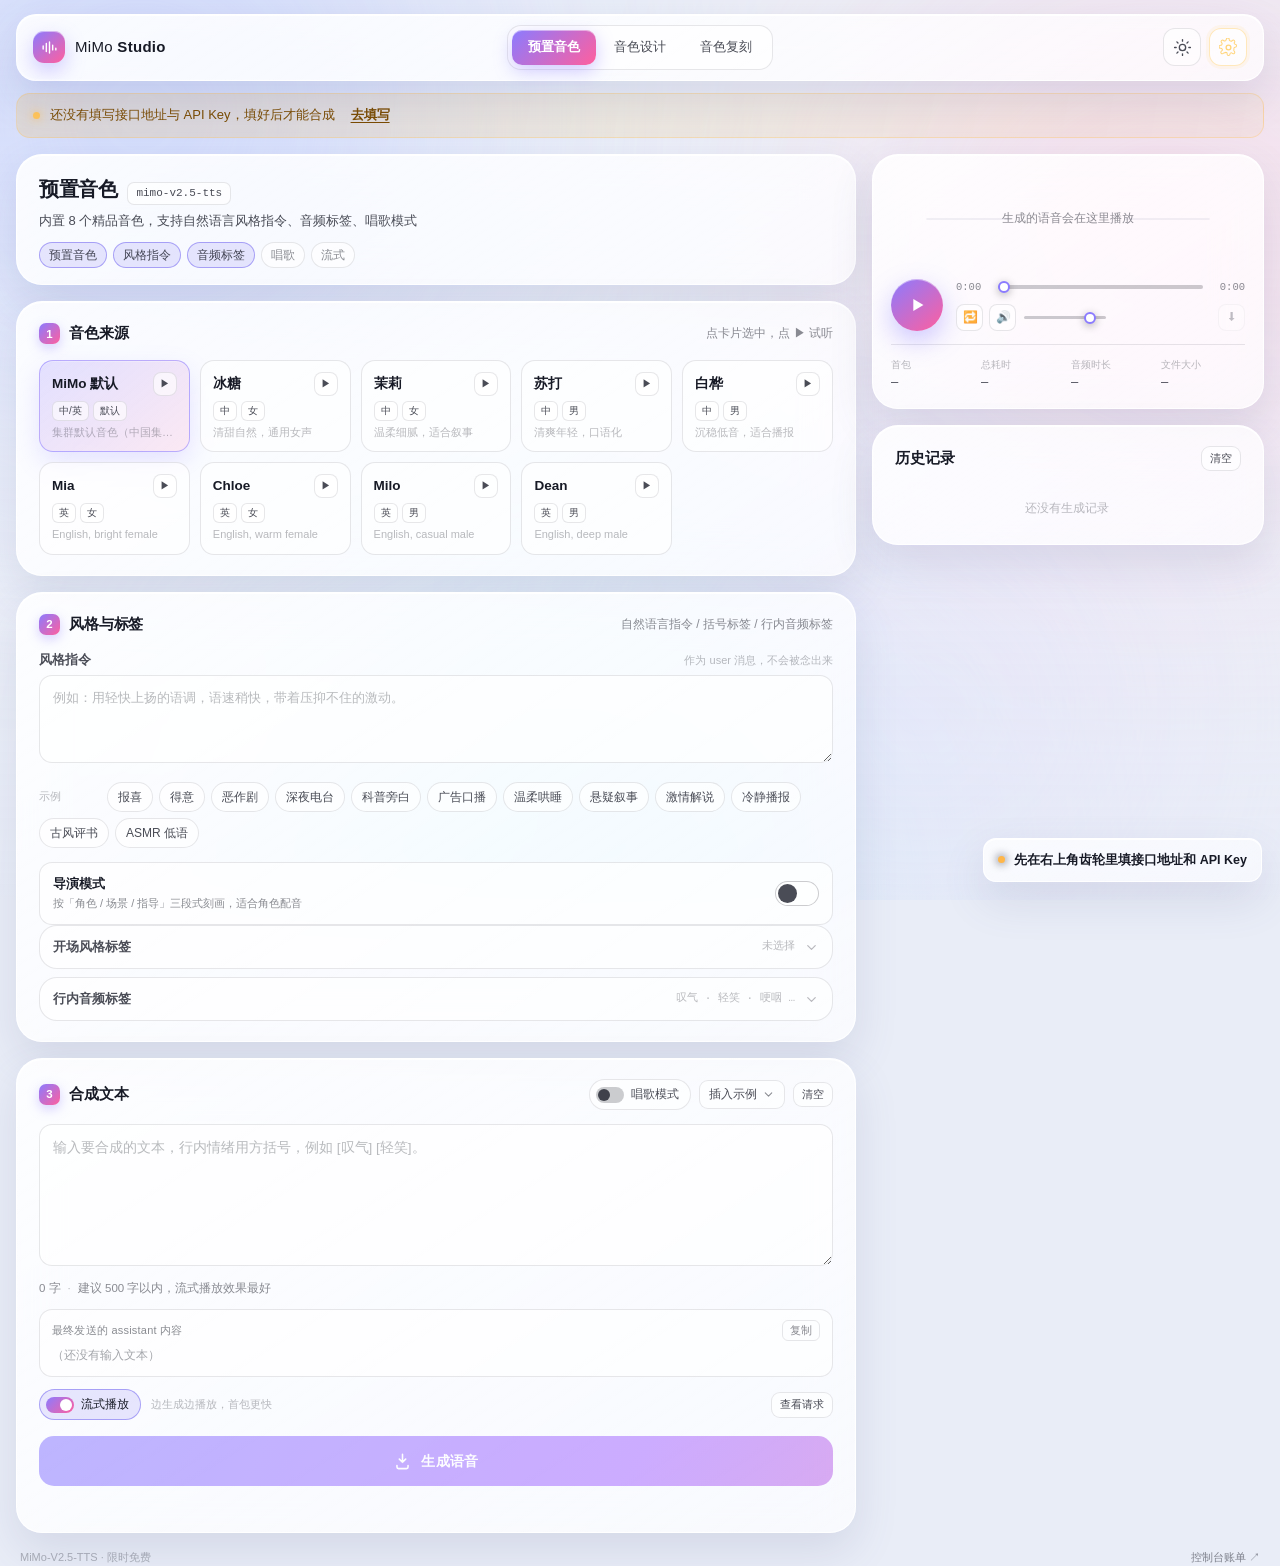
==== index.html @ f1c7c5cf "feat(pages): 改为纯静态站点，去掉后端与实时对话 当前分支是「浏览器直连」版本：没有 FastAPI，没有 SQLite， 所有配置与数据都留在用户自己的浏览器里。  为什么可行 - 实测" ====
<!DOCTYPE html>
<html lang="zh-CN" data-theme="dark">
<head>
<meta charset="utf-8" />
<meta name="viewport" content="width=device-width, initial-scale=1" />
<title>MiMo TTS Studio · 柔光玻璃语音工作台</title>
<link rel="icon" href="/static/favicon.svg" type="image/svg+xml" />
<link rel="stylesheet" href="/static/style.css" />
</head>
<body>
<!-- 背景柔光 -->
<div class="aurora" aria-hidden="true">
  <span class="blob blob-1"></span>
  <span class="blob blob-2"></span>
  <span class="blob blob-3"></span>
  <span class="blob blob-4"></span>
</div>
<div class="grain" aria-hidden="true"></div>

<header class="topbar glass">
  <div class="brand">
    <span class="brand-mark" aria-hidden="true">
      <svg viewBox="0 0 24 24" fill="none"><path d="M4 14v-4m4 7V7m4 12V5m4 10v-6m4 6v-2" stroke="currentColor" stroke-width="1.8" stroke-linecap="round"/></svg>
    </span>
    <span class="brand-text">MiMo <b>Studio</b></span>
  </div>

  <nav class="segmented" id="modelTabs" role="tablist" aria-label="模型切换">
    <span class="seg-thumb" aria-hidden="true"></span>
    <button class="seg is-active" data-model="mimo-v2.5-tts" role="tab">预置音色</button>
    <button class="seg" data-model="mimo-v2.5-tts-voicedesign" role="tab">音色设计</button>
    <button class="seg" data-model="mimo-v2.5-tts-voiceclone" role="tab">音色复刻</button>
  </nav>

  <div class="top-actions">
    <button class="icon-btn" id="themeToggle" title="切换主题" aria-label="切换主题">
      <svg class="ico-moon" viewBox="0 0 24 24" fill="none"><path d="M20 14.5A8.5 8.5 0 0 1 9.5 4a7 7 0 1 0 10.5 10.5Z" stroke="currentColor" stroke-width="1.7" stroke-linejoin="round"/></svg>
      <svg class="ico-sun" viewBox="0 0 24 24" fill="none"><circle cx="12" cy="12" r="4" stroke="currentColor" stroke-width="1.7"/><path d="M12 2v2m0 16v2M2 12h2m16 0h2M4.9 4.9l1.4 1.4m11.4 11.4 1.4 1.4M19.1 4.9l-1.4 1.4M6.3 17.7l-1.4 1.4" stroke="currentColor" stroke-width="1.7" stroke-linecap="round"/></svg>
    </button>
    <button class="icon-btn" id="settingsBtn" title="API Key 设置" aria-label="API Key 设置">
      <svg viewBox="0 0 24 24" fill="none"><circle cx="12" cy="12" r="3" stroke="currentColor" stroke-width="1.7"/><path d="M19.4 15a1.7 1.7 0 0 0 .3 1.9l.1.1a2 2 0 1 1-2.8 2.8l-.1-.1a1.7 1.7 0 0 0-2.9 1.2V21a2 2 0 1 1-4 0v-.1A1.7 1.7 0 0 0 7 19.4a1.7 1.7 0 0 0-1.9.3l-.1.1a2 2 0 1 1-2.8-2.8l.1-.1A1.7 1.7 0 0 0 3 14a1.7 1.7 0 0 0-1.6-1H1a2 2 0 1 1 0-4h.1A1.7 1.7 0 0 0 3 7.4a1.7 1.7 0 0 0-.3-1.9l-.1-.1a2 2 0 1 1 2.8-2.8l.1.1A1.7 1.7 0 0 0 7 3h.1A1.7 1.7 0 0 0 8.6 1H9a2 2 0 1 1 4 0v.1A1.7 1.7 0 0 0 15 3a1.7 1.7 0 0 0 1.9-.3l.1-.1a2 2 0 1 1 2.8 2.8l-.1.1A1.7 1.7 0 0 0 21 7.4V7.5a2 2 0 1 1 0 4h-.1a1.7 1.7 0 0 0-1.5 1.6Z" stroke="currentColor" stroke-width="1.4" stroke-linejoin="round" transform="translate(1 1) scale(0.92)"/></svg>
    </button>
  </div>
</header>

<div class="keybanner" id="keyBanner" hidden>
  <span class="dot"></span>
  <span>还没有填写接口地址与 API Key，填好后才能合成</span>
  <button class="link-btn" id="bannerKeyBtn">去填写</button>
</div>

<main class="layout">
  <!-- ============================ 左列 ============================ -->
  <div class="col col-left">

    <!-- 模型说明 -->
    <section class="glass card intro-card model-card">
      <div class="intro-head">
        <h1 id="introTitle">预置音色</h1>
        <span class="pill-tag" id="introModel">mimo-v2.5-tts</span>
      </div>
      <p class="intro-desc" id="introDesc"></p>
      <div class="badges" id="introBadges"></div>
    </section>

    <!-- 音色来源 -->
    <section class="glass card model-card">
      <header class="card-head">
        <h2><span class="step">1</span>音色来源</h2>
        <span class="card-hint" id="voiceHint">点卡片选中，点 ▶ 试听</span>
      </header>

      <!-- 预置音色 -->
      <div class="cap" data-cap="preset_voice">
        <div class="voice-grid" id="voiceGrid"></div>
      </div>

      <!-- 音色设计 -->
      <div class="cap" data-cap="voice_design">
        <div class="field">
          <div class="field-head">
            <label for="designDesc">音色描述</label>
            <span class="field-tip">1–4 句即可；这段文字会作为 user 消息发送</span>
          </div>
          <textarea id="designDesc" rows="3" placeholder="例如：二十多岁的年轻女性，丝滑醇厚，温柔治愈，语速缓慢沉稳，像深夜电台主播。"></textarea>
        </div>

        <div class="sub-label">点选维度，自动拼进描述</div>
        <div id="designChips" class="chip-groups"></div>

        <div class="sub-label">成品模板 <span class="muted">一键替换描述</span></div>
        <div class="template-row" id="designTemplates"></div>

        <div class="switch-row">
          <div>
            <div class="switch-title">智能润色 optimize_text_preview</div>
            <div class="switch-sub">开启后可以不填合成文本，由模型自动生成并润色播报内容</div>
          </div>
          <button class="switch" id="optimizeToggle" role="switch" aria-checked="false"><span></span></button>
        </div>
      </div>

      <!-- 音色复刻 -->
      <div class="cap" data-cap="voice_clone">
        <div class="drop-zone" id="dropZone" tabindex="0">
          <svg viewBox="0 0 24 24" fill="none" class="dz-icon"><path d="M12 16V4m0 0L8 8m4-4 4 4" stroke="currentColor" stroke-width="1.7" stroke-linecap="round" stroke-linejoin="round"/><path d="M4 15v3a2 2 0 0 0 2 2h12a2 2 0 0 0 2-2v-3" stroke="currentColor" stroke-width="1.7" stroke-linecap="round"/></svg>
          <div class="dz-text">拖入 <b>mp3 / wav</b> 音频样本，或点击选择文件</div>
          <div class="dz-sub" id="dzSub">样本会被复刻成音色，Base64 后需小于 10MB</div>
          <input type="file" id="fileInput" accept=".mp3,.wav,audio/mpeg,audio/wav,audio/*" hidden />
        </div>

        <div class="record-row">
          <button class="rec-btn" id="recordBtn">
            <span class="rec-dot"></span><span id="recordLabel">录一段（最长 30 秒）</span>
          </button>
          <div class="rec-meter" id="recMeter" aria-hidden="true"><i></i><i></i><i></i><i></i><i></i><i></i><i></i><i></i><i></i><i></i><i></i><i></i></div>
          <span class="rec-time" id="recTime">00:00</span>
        </div>

        <div class="sub-label">样本库 <span class="muted" id="sampleCount"></span></div>
        <div class="sample-list" id="sampleList"></div>
      </div>
    </section>

    <!-- 风格与标签 -->
    <section class="glass card model-card" data-card-caps="style_instruction audio_tags">
      <header class="card-head">
        <h2><span class="step">2</span>风格与标签</h2>
        <span class="card-hint">自然语言指令 / 括号标签 / 行内音频标签</span>
      </header>

      <!-- 风格指令 -->
      <div class="cap" data-cap="style_instruction">
        <div class="field">
          <div class="field-head">
            <label for="instruction">风格指令</label>
            <span class="field-tip">作为 user 消息，不会被念出来</span>
          </div>
          <textarea id="instruction" rows="3" placeholder="例如：用轻快上扬的语调，语速稍快，带着压抑不住的激动。"></textarea>
        </div>
        <div class="chip-groups" id="stylePresets"></div>

        <div class="switch-row">
          <div>
            <div class="switch-title">导演模式</div>
            <div class="switch-sub">按「角色 / 场景 / 指导」三段式刻画，适合角色配音</div>
          </div>
          <button class="switch" id="directorToggle" role="switch" aria-checked="false"><span></span></button>
        </div>
        <div class="director" id="directorFields" hidden>
          <div class="field"><div class="field-head"><label for="directorRole">角色</label><span class="field-tip">身份、性格、气质、说话习惯</span></div><textarea id="directorRole" rows="2"></textarea></div>
          <div class="field"><div class="field-head"><label for="directorScene">场景</label><span class="field-tip">发生了什么、和谁说话、情绪在哪</span></div><textarea id="directorScene" rows="2"></textarea></div>
          <div class="field"><div class="field-head"><label for="directorGuide">指导</label><span class="field-tip">语速、气息、停顿、重音、共鸣</span></div><textarea id="directorGuide" rows="3"></textarea></div>
          <button class="ghost-btn" id="directorExample">填入文档示例</button>
        </div>
      </div>

      <!-- 音频标签：两段可折叠，避免页面过长 -->
      <div class="cap" data-cap="audio_tags">
        <div class="folds">
          <section class="fold">
            <div class="fold-head" id="openingFoldHead" role="button" tabindex="0" aria-expanded="false" aria-controls="openingBody">
              <span class="fold-title">开场风格标签</span>
              <span class="fold-value" id="openingFoldValue">未选择</span>
              <button class="fold-clear" id="openingClear" hidden>清除</button>
              <svg class="fold-caret" viewBox="0 0 24 24" fill="none"><path d="m6 9 6 6 6-6" stroke="currentColor" stroke-width="1.9" stroke-linecap="round" stroke-linejoin="round"/></svg>
            </div>
            <div class="fold-body" id="openingBody"><div class="fold-inner">
              <p class="fold-note">可多选，自动合并成一个括号标签；与唱歌模式互斥。</p>
              <div id="openingTagGroups" class="chip-groups"></div>
            </div></div>
          </section>

          <section class="fold">
            <div class="fold-head" id="inlineFoldHead" role="button" tabindex="0" aria-expanded="false" aria-controls="inlineBody">
              <span class="fold-title">行内音频标签</span>
              <span class="fold-value">叹气 · 轻笑 · 哽咽 …</span>
              <svg class="fold-caret" viewBox="0 0 24 24" fill="none"><path d="m6 9 6 6 6-6" stroke="currentColor" stroke-width="1.9" stroke-linecap="round" stroke-linejoin="round"/></svg>
            </div>
            <div class="fold-body" id="inlineBody"><div class="fold-inner">
              <p class="fold-note">点击插入到光标处，用方括号表示行内情绪，例如 [叹气] [轻笑] [哽咽]。</p>
              <div id="inlineTagGroups" class="chip-groups"></div>
            </div></div>
          </section>
        </div>
      </div>
    </section>

    <!-- 文本与生成 -->
    <section class="glass card model-card">
      <header class="card-head">
        <h2><span class="step">3</span>合成文本</h2>
        <div class="head-tools">
          <button class="switch-inline" id="singingToggle" data-cap="singing" role="switch" aria-checked="false">
            <span class="switch-mini"><span></span></span>唱歌模式
          </button>
          <div class="menu-wrap" id="sampleWrap">
            <button class="mini-select" id="sampleBtn" aria-haspopup="listbox" aria-expanded="false" title="插入示例文本">
              插入示例
              <svg class="caret" viewBox="0 0 24 24" fill="none"><path d="m6 9 6 6 6-6" stroke="currentColor" stroke-width="1.9" stroke-linecap="round" stroke-linejoin="round"/></svg>
            </button>
            <div class="menu" id="sampleMenu" role="listbox" hidden></div>
          </div>
          <button class="ghost-btn tiny" id="clearText">清空</button>
        </div>
      </header>

      <textarea id="mainText" rows="5" placeholder="输入要合成的文本，行内情绪用方括号，例如 [叹气] [轻笑]。"></textarea>

      <div class="editor-foot">
        <span id="charCount">0 字</span>
        <span class="sep">·</span>
        <span class="muted" id="textHint">建议 500 字以内，流式播放效果最好</span>
      </div>

      <div class="final-block">
        <div class="final-head"><span>最终发送的 assistant 内容</span><button class="copy-btn" id="copyFinal">复制</button></div>
        <div class="final-preview" id="finalPreview"></div>
        <div class="final-note" id="finalNote" hidden>唱歌模式会忽略行内情绪标签（<code>（…）</code> / <code>[…]</code>），只保留开头的 <code>(唱歌)</code>，避免被当成歌词唱出来。</div>
      </div>

      <div class="opt-row">
        <button class="switch-inline" id="streamToggle" data-cap="stream" role="switch" aria-checked="true">
          <span class="switch-mini"><span></span></span>流式播放
        </button>
        <span class="stream-note" id="streamNote">边生成边播放，首包更快</span>
        <button class="ghost-btn tiny" id="reqToggle">查看请求</button>
      </div>
      <pre class="req-preview" id="reqPreview" hidden></pre>

      <div class="action-row">
        <button class="cta" id="generateBtn">
          <svg viewBox="0 0 24 24" fill="none"><path d="M12 3v10m0 0 4-4m-4 4-4-4" stroke="currentColor" stroke-width="2" stroke-linecap="round" stroke-linejoin="round"/><path d="M5 17v2a2 2 0 0 0 2 2h10a2 2 0 0 0 2-2v-2" stroke="currentColor" stroke-width="2" stroke-linecap="round"/></svg>
          <span id="generateLabel">生成语音</span>
        </button>
        <button class="stop-btn" id="stopBtn" hidden>停止</button>
      </div>
      <div class="gen-status" id="genStatus"></div>
    </section>

  </div>

  <!-- ============================ 右列 ============================ -->
  <aside class="col col-right">
    <section class="glass card player-card">
      <canvas id="waveCanvas" class="wave" height="96" aria-hidden="true"></canvas>
      <div class="player-empty" id="playerEmpty">生成的语音会在这里播放</div>

      <div class="player-main">
        <button class="play-btn" id="playBtn" aria-label="播放">
          <svg class="ico-play" viewBox="0 0 24 24"><path d="M8 5.5v13l11-6.5-11-6.5Z" fill="currentColor"/></svg>
          <svg class="ico-pause" viewBox="0 0 24 24"><path d="M8 5h3v14H8zM13 5h3v14h-3z" fill="currentColor"/></svg>
        </button>
        <div class="player-body">
          <div class="seek-row">
            <span class="time" id="curTime">0:00</span>
            <input type="range" id="seekBar" min="0" max="1000" value="0" step="1" aria-label="进度" />
            <span class="time" id="durTime">0:00</span>
          </div>
          <div class="player-tools">
            <button class="tool-btn" id="loopBtn" title="循环">🔁</button>
            <div class="vol-wrap">
              <button class="tool-btn" id="muteBtn" title="静音">🔊</button>
              <input type="range" id="volBar" min="0" max="100" value="85" aria-label="音量" />
            </div>
            <a class="tool-btn dl" id="downloadBtn" download title="下载 wav" aria-disabled="true">⬇</a>
            <audio id="audioEl" preload="auto"></audio>
          </div>
        </div>
      </div>

      <div class="meta-strip" id="metaStrip">
        <div class="meta-item"><span class="meta-k">首包</span><span class="meta-v" id="metaFirst">—</span></div>
        <div class="meta-item"><span class="meta-k">总耗时</span><span class="meta-v" id="metaTotal">—</span></div>
        <div class="meta-item"><span class="meta-k">音频时长</span><span class="meta-v" id="metaDur">—</span></div>
        <div class="meta-item"><span class="meta-k">文件大小</span><span class="meta-v" id="metaSize">—</span></div>
      </div>
    </section>

    <section class="glass card history-card">
      <header class="card-head">
        <h2>历史记录 <span class="h-count" id="historyCount"></span></h2>
        <button class="ghost-btn tiny" id="clearHistory">清空</button>
      </header>
      <div class="history-list" id="historyList">
        <div class="empty-tip">还没有生成记录</div>
      </div>
    </section>

  </aside>

  <footer class="foot-note">
    <span>MiMo-V2.5-TTS · 限时免费</span>
    <a href="https://platform.xiaomimimo.com/#/console/usage" target="_blank" rel="noreferrer">控制台账单 ↗</a>
  </footer>
</main>

<!-- 设置抽屉 -->
<div class="drawer-mask" id="drawerMask" hidden></div>
<aside class="drawer glass" id="drawer" hidden aria-label="接口设置">
  <header class="drawer-head">
    <h3>接口设置</h3>
    <button class="icon-btn small" id="drawerClose" aria-label="关闭">✕</button>
  </header>
  <p class="drawer-tip">这个页面没有后端，浏览器直接连你填的接口。地址和 Key 只保存在你自己的浏览器里，不会上传到任何服务器，也不会进入别人的记录。</p>

  <div class="field">
    <div class="field-head"><label for="baseInput">接口地址</label><span class="field-tip">到 /v1 即可</span></div>
    <input type="text" id="baseInput" placeholder="https://api.xiaomimimo.com/v1" autocomplete="off" spellcheck="false" />
    <div class="addr-row" id="basePresets">
      <button type="button" data-base="https://api.xiaomimimo.com/v1">官方地址</button>
      <button type="button" data-base="https://token-plan-sgp.xiaomimimo.com/v1">Token Plan · SGP</button>
    </div>
  </div>

  <div class="field">
    <div class="field-head"><label for="keyInput">API Key</label><span class="field-tip" id="keySource">未配置</span></div>
    <input type="password" id="keyInput" placeholder="sk-..." autocomplete="off" spellcheck="false" />
  </div>

  <div class="drawer-actions">
    <button class="cta small" id="saveKey">保存并测试</button>
    <button class="ghost-btn tiny" id="clearKey">清除</button>
  </div>
  <div class="drawer-result" id="keyResult"></div>

  <div class="drawer-foot">
    <div>本机存储 <span id="storeState">—</span></div>
    <div>历史条数 <span id="storeCount">—</span></div>
  </div>
</aside>

<div class="toasts" id="toasts" aria-live="polite"></div>

<script src="/static/ui-config.js"></script>
<script src="/static/ui-state.js"></script>
<script src="/static/store.js"></script>
<script src="/static/api.js"></script>
<script src="/static/audio.js"></script>
<script src="/static/app.js"></script>
</body>
</html>
---- static/style.css ----
/* =========================================================================
   MiMo TTS Studio — 柔光玻璃 / 毛玻璃 双主题
   设计要点：
   1. 背景是「柔光」：4 团高模糊彩色光斑缓慢漂移，再压一层噪点去塑料感
   2. 前景是「玻璃」：半透明渐变底 + backdrop-filter 模糊 + 内高光描边
   3. 主题全部走 CSS 变量，html[data-theme] 一键切换，过渡 300ms
   ========================================================================= */

/* ------------------------------------------------------------------ tokens */
:root {
  --font: -apple-system, BlinkMacSystemFont, "Segoe UI", "PingFang SC", "Hiragino Sans GB",
          "Microsoft YaHei", "Noto Sans SC", sans-serif;
  --mono: "SF Mono", "JetBrains Mono", Consolas, "Cascadia Mono", monospace;

  --r-lg: 26px;
  --r-md: 18px;
  --r-sm: 13px;

  --accent-1: #8b7bff;
  --accent-2: #ff5f9e;
  --accent-3: #2ad4ff;

  --ease: cubic-bezier(.22, .68, .36, 1);
}

html[data-theme="dark"] {
  --bg: #07070c;
  --bg-2: #0b0b14;
  --text: #f3f4f9;
  --text-dim: rgba(243, 244, 249, .72);
  --muted: rgba(243, 244, 249, .45);
  --faint: rgba(243, 244, 249, .28);

  --glass-bg: linear-gradient(148deg, rgba(255, 255, 255, .11), rgba(255, 255, 255, .028));
  --glass-tint: rgba(9, 9, 16, .46);
  --glass-2-bg: linear-gradient(148deg, rgba(255, 255, 255, .07), rgba(255, 255, 255, .022));
  --glass-border: rgba(255, 255, 255, .13);
  --glass-shadow: 0 24px 70px rgba(0, 0, 0, .55), inset 0 1px 0 rgba(255, 255, 255, .22);
  --glass-blur: blur(30px) saturate(175%);

  --chip-bg: rgba(255, 255, 255, .055);
  --chip-hover: rgba(255, 255, 255, .1);
  --field-bg: rgba(255, 255, 255, .045);
  --field-bg-focus: rgba(255, 255, 255, .07);
  --stroke: rgba(255, 255, 255, .11);
  --stroke-strong: rgba(255, 255, 255, .24);

  --accent-line: rgba(139, 123, 255, .55);
  --accent-soft: rgba(139, 123, 255, .18);
  --on-accent: #0a0a12;
  --mark-bg: rgba(255, 212, 121, .16);
  --mark-fg: #ffd479;

  --blob-1: #6d5efc;
  --blob-2: #ff4d94;
  --blob-3: #2ad4ff;
  --blob-4: #7a3cff;
  --blob-opacity: .30;
  --aurora-veil: linear-gradient(180deg, rgba(7, 7, 12, .34) 0%, rgba(7, 7, 12, .58) 42%, rgba(7, 7, 12, .76) 100%);
  --grain-opacity: .05;
  --shadow-soft: 0 18px 44px rgba(0, 0, 0, .38);
  --menu-bg: rgba(23, 23, 35, .97);
  --scroll-thumb: rgba(255, 255, 255, .16);
}

html[data-theme="light"] {
  --bg: #e9edf7;
  --bg-2: #f6f8fd;
  --text: #171a26;
  --text-dim: rgba(23, 26, 38, .78);
  --muted: rgba(23, 26, 38, .5);
  --faint: rgba(23, 26, 38, .3);

  --glass-bg: linear-gradient(148deg, rgba(255, 255, 255, .82), rgba(255, 255, 255, .58));
  --glass-tint: rgba(255, 255, 255, .34);
  --glass-2-bg: linear-gradient(148deg, rgba(255, 255, 255, .68), rgba(255, 255, 255, .44));
  --glass-border: rgba(255, 255, 255, .95);
  --glass-shadow: 0 18px 44px rgba(84, 92, 145, .14), inset 0 1px 0 rgba(255, 255, 255, .95);
  --glass-blur: blur(24px) saturate(165%);

  --chip-bg: rgba(255, 255, 255, .62);
  --chip-hover: rgba(255, 255, 255, .92);
  --field-bg: rgba(255, 255, 255, .66);
  --field-bg-focus: rgba(255, 255, 255, .95);
  --stroke: rgba(23, 26, 38, .1);
  --stroke-strong: rgba(23, 26, 38, .22);

  --accent-line: rgba(107, 92, 240, .5);
  --accent-soft: rgba(107, 92, 240, .14);
  --on-accent: #ffffff;
  --mark-bg: rgba(255, 168, 0, .2);
  --mark-fg: #a15c00;

  --blob-1: #b7c6ff;
  --blob-2: #ffc4d8;
  --blob-3: #a9e8ff;
  --blob-4: #d9ccff;
  --blob-opacity: .9;
  --aurora-veil: linear-gradient(180deg, rgba(255, 255, 255, .14) 0%, rgba(246, 248, 253, .34) 50%, rgba(233, 237, 247, .5) 100%);
  --grain-opacity: .035;
  --shadow-soft: 0 14px 34px rgba(84, 92, 145, .12);
  --menu-bg: rgba(255, 255, 255, .97);
  --scroll-thumb: rgba(23, 26, 38, .18);
}

/* ------------------------------------------------------------------ reset */
*, *::before, *::after { box-sizing: border-box; }
[hidden] { display: none !important; }

html, body { height: 100%; }

body {
  margin: 0;
  min-height: 100vh;
  font-family: var(--font);
  font-size: 14px;
  line-height: 1.6;
  color: var(--text);
  background: var(--bg);
  -webkit-font-smoothing: antialiased;
  text-rendering: optimizeLegibility;
  overflow-x: hidden;
  transition: background .35s var(--ease), color .35s var(--ease);
}

h1, h2, h3 { margin: 0; font-weight: 600; letter-spacing: -.01em; }
p { margin: 0; }
button, input, textarea, select { font: inherit; color: inherit; }
button { cursor: pointer; border: 0; background: none; }
a { color: inherit; }
code { font-family: var(--mono); font-size: .85em; }

::selection { background: var(--accent-soft); }

::-webkit-scrollbar { width: 9px; height: 9px; }
::-webkit-scrollbar-track { background: transparent; }
::-webkit-scrollbar-thumb { background: var(--scroll-thumb); border-radius: 99px; border: 2px solid transparent; background-clip: padding-box; }
::-webkit-scrollbar-thumb:hover { background: var(--stroke-strong); background-clip: padding-box; }

/* ------------------------------------------------------------------ 柔光背景 */
.aurora {
  position: fixed;
  inset: 0;
  z-index: -2;
  overflow: hidden;
  background: var(--bg);
  transition: background .35s var(--ease);
}

/* 暗幕：把柔光压回"背景"，让玻璃面板重新获得层次 */
.aurora::after {
  content: "";
  position: absolute;
  inset: 0;
  background: var(--aurora-veil);
  pointer-events: none;
  transition: background .5s var(--ease);
}

.blob {
  position: absolute;
  display: block;
  border-radius: 50%;
  filter: blur(150px);
  opacity: var(--blob-opacity);
  will-change: transform;
  transition: background .5s var(--ease), opacity .5s var(--ease);
}

.blob-1 { width: 42vw; height: 42vw; left: -10vw; top: -12vw; background: var(--blob-1); animation: drift1 64s ease-in-out infinite; }
.blob-2 { width: 34vw; height: 34vw; right: -8vw; top: 4vh;  background: var(--blob-2); animation: drift2 78s ease-in-out infinite; }
.blob-3 { width: 38vw; height: 38vw; left: 26vw; bottom: -20vw; background: var(--blob-3); animation: drift3 88s ease-in-out infinite; }
.blob-4 { width: 24vw; height: 24vw; right: 16vw; bottom: 4vh; background: var(--blob-4); animation: drift4 72s ease-in-out infinite; }

@keyframes drift1 {
  0%, 100% { transform: translate3d(0, 0, 0) scale(1); }
  50% { transform: translate3d(6vw, 4vh, 0) scale(1.08); }
}
@keyframes drift2 {
  0%, 100% { transform: translate3d(0, 0, 0) scale(1.04); }
  50% { transform: translate3d(-5vw, 6vh, 0) scale(.94); }
}
@keyframes drift3 {
  0%, 100% { transform: translate3d(0, 0, 0) scale(1); }
  50% { transform: translate3d(-7vw, -5vh, 0) scale(1.1); }
}
@keyframes drift4 {
  0%, 100% { transform: translate3d(0, 0, 0) scale(.96); }
  50% { transform: translate3d(4vw, -6vh, 0) scale(1.06); }
}

/* 噪点：一层极淡的 feTurbulence，压住渐变塑料感 */
.grain {
  position: fixed;
  inset: 0;
  z-index: -1;
  pointer-events: none;
  opacity: var(--grain-opacity);
  mix-blend-mode: overlay;
  background-image: url("data:image/svg+xml,%3Csvg xmlns='http://www.w3.org/2000/svg' width='180' height='180'%3E%3Cfilter id='n'%3E%3CfeTurbulence type='fractalNoise' baseFrequency='0.8' numOctaves='3' stitchTiles='stitch'/%3E%3C/filter%3E%3Crect width='100%25' height='100%25' filter='url(%23n)'/%3E%3C/svg%3E");
}

@media (prefers-reduced-motion: reduce) {
  .blob { animation: none !important; }
}

/* ------------------------------------------------------------------ 玻璃 */
.glass {
  position: relative;
  background: var(--glass-bg);
  background-color: var(--glass-tint);
  border: 1px solid var(--glass-border);
  -webkit-backdrop-filter: var(--glass-blur);
  backdrop-filter: var(--glass-blur);
  box-shadow: var(--glass-shadow);
  transition: background .35s var(--ease), border-color .35s var(--ease),
              box-shadow .35s var(--ease), transform .2s var(--ease);
}

/* 顶部一条更亮的描边，玻璃的「边缘反光」 */
.glass::before {
  content: "";
  position: absolute;
  inset: 0;
  border-radius: inherit;
  padding: 1px;
  background: linear-gradient(150deg, rgba(255, 255, 255, .38), transparent 38%, transparent 66%, rgba(255, 255, 255, .1));
  -webkit-mask: linear-gradient(#000 0 0) content-box, linear-gradient(#000 0 0);
  -webkit-mask-composite: xor;
  mask-composite: exclude;
  pointer-events: none;
  opacity: .85;
}

/* ------------------------------------------------------------------ 顶栏 */
.topbar {
  position: sticky;
  top: 14px;
  z-index: 40;
  display: grid;
  grid-template-columns: 1fr auto 1fr;
  align-items: center;
  gap: 16px;
  margin: 14px auto 0;
  padding: 10px 16px;
  width: min(1460px, calc(100% - 32px));
  border-radius: 20px;
}

.brand { display: flex; align-items: center; gap: 10px; font-size: 15px; letter-spacing: .02em; }
.brand-text b { font-weight: 700; }
.brand-mark {
  display: grid;
  place-items: center;
  width: 32px; height: 32px;
  border-radius: 11px;
  color: #fff;
  background: linear-gradient(140deg, var(--accent-1), var(--accent-2));
  box-shadow: 0 8px 20px rgba(139, 123, 255, .38), inset 0 1px 0 rgba(255, 255, 255, .5);
}
.brand-mark svg { width: 19px; height: 19px; }

.segmented {
  position: relative;
  display: flex;
  gap: 2px;
  padding: 4px;
  border-radius: 14px;
  background: var(--field-bg);
  border: 1px solid var(--stroke);
}

.seg {
  position: relative;
  z-index: 1;
  padding: 7px 16px;
  border-radius: 10px;
  font-size: 13px;
  color: var(--text-dim);
  white-space: nowrap;
  transition: color .25s var(--ease);
}
.seg:hover { color: var(--text); }
.seg.is-active { color: var(--on-accent); font-weight: 600; }

.seg-thumb {
  position: absolute;
  top: 4px;
  left: 4px;
  height: calc(100% - 8px);
  border-radius: 10px;
  background: linear-gradient(135deg, var(--accent-1), var(--accent-2));
  box-shadow: 0 6px 18px rgba(139, 123, 255, .4), inset 0 1px 0 rgba(255, 255, 255, .45);
  transition: transform .32s var(--ease), width .32s var(--ease);
  pointer-events: none;
}

.top-actions { display: flex; justify-content: flex-end; gap: 8px; }

.icon-btn {
  display: grid;
  place-items: center;
  width: 38px; height: 38px;
  border-radius: 12px;
  color: var(--text-dim);
  background: var(--chip-bg);
  border: 1px solid var(--stroke);
  transition: all .2s var(--ease);
}
.icon-btn:hover { color: var(--text); background: var(--chip-hover); border-color: var(--stroke-strong); transform: translateY(-1px); }
.icon-btn.small { width: 30px; height: 30px; border-radius: 9px; font-size: 13px; }
.icon-btn svg { width: 19px; height: 19px; }
.icon-btn.is-alert { color: #ffd479; border-color: rgba(255, 212, 121, .5); box-shadow: 0 0 0 3px rgba(255, 212, 121, .12); }

html[data-theme="dark"] .ico-sun { display: none; }
html[data-theme="light"] .ico-moon { display: none; }

/* key 横幅 */
.keybanner {
  display: flex;
  align-items: center;
  gap: 10px;
  width: min(1460px, calc(100% - 32px));
  margin: 12px auto 0;
  padding: 10px 16px;
  border-radius: 14px;
  font-size: 13px;
  color: #ffe6b0;
  background: linear-gradient(100deg, rgba(255, 176, 32, .16), rgba(255, 176, 32, .05));
  border: 1px solid rgba(255, 196, 90, .32);
}
html[data-theme="light"] .keybanner { color: #7a4b00; }
.keybanner .dot { width: 7px; height: 7px; border-radius: 50%; background: #ffc45a; box-shadow: 0 0 10px #ffc45a; }
.link-btn { color: inherit; text-decoration: underline; text-underline-offset: 3px; font-weight: 600; }

/* ------------------------------------------------------------------ 布局 */
.layout {
  width: min(1460px, calc(100% - 32px));
  margin: 16px auto 40px;
  display: grid;
  grid-template-columns: minmax(0, 1fr) 392px;
  gap: 16px;
  align-items: start;
}

.col { display: flex; flex-direction: column; gap: 16px; min-width: 0; }

.card { border-radius: var(--r-lg); padding: 20px 22px; }

.card-head {
  display: flex;
  align-items: center;
  justify-content: space-between;
  gap: 12px;
  margin-bottom: 14px;
}
.card-head h2 {
  display: flex;
  align-items: center;
  gap: 9px;
  font-size: 14.5px;
}
.step {
  display: grid;
  place-items: center;
  width: 21px; height: 21px;
  border-radius: 7px;
  font-size: 11.5px;
  font-weight: 700;
  color: var(--on-accent);
  background: linear-gradient(135deg, var(--accent-1), var(--accent-2));
  box-shadow: 0 4px 12px rgba(139, 123, 255, .35);
}
.card-hint { font-size: 12px; color: var(--muted); }
.head-tools { display: flex; align-items: center; gap: 8px; flex-wrap: wrap; }

/* 说明卡 */
.intro-card { padding: 18px 22px 16px; }
.intro-head { display: flex; align-items: baseline; gap: 10px; flex-wrap: wrap; }
.intro-head h1 { font-size: 20px; letter-spacing: -.02em; }
.pill-tag {
  font-family: var(--mono);
  font-size: 11px;
  padding: 2px 8px;
  border-radius: 7px;
  color: var(--text-dim);
  background: var(--chip-bg);
  border: 1px solid var(--stroke);
}
.intro-desc { margin-top: 6px; font-size: 13px; color: var(--text-dim); }
.badges { display: flex; flex-wrap: wrap; gap: 6px; margin-top: 10px; }
.badge {
  font-size: 11.5px;
  padding: 3px 9px;
  border-radius: 999px;
  color: var(--text-dim);
  background: var(--accent-soft);
  border: 1px solid var(--accent-line);
}
.badge.dim { background: var(--chip-bg); border-color: var(--stroke); color: var(--muted); }

/* ------------------------------------------------------------------ 音色卡 */
.voice-grid {
  display: grid;
  grid-template-columns: repeat(auto-fill, minmax(148px, 1fr));
  gap: 10px;
}

.voice-card {
  position: relative;
  display: flex;
  flex-direction: column;
  gap: 3px;
  padding: 11px 12px 10px;
  text-align: left;
  border-radius: 14px;
  background: var(--chip-bg);
  border: 1px solid var(--stroke);
  transition: all .2s var(--ease);
  overflow: hidden;
}
.voice-card:hover {
  transform: translateY(-2px);
  border-color: var(--accent-line);
  background: var(--chip-hover);
  box-shadow: var(--shadow-soft);
}
.voice-card.is-active {
  background: linear-gradient(140deg, rgba(139, 123, 255, .22), rgba(255, 95, 158, .12));
  border-color: rgba(139, 123, 255, .55);
  box-shadow: 0 10px 26px rgba(139, 123, 255, .2), inset 0 1px 0 rgba(255, 255, 255, .26);
}
.voice-top { display: flex; align-items: center; justify-content: space-between; gap: 6px; }
.voice-name { font-size: 13.5px; font-weight: 600; }
.voice-meta { font-size: 11px; color: var(--muted); }
.voice-note { font-size: 11px; color: var(--faint); white-space: nowrap; overflow: hidden; text-overflow: ellipsis; }
.voice-tags { display: flex; gap: 4px; margin-top: 2px; }
.mini-tag {
  font-size: 10px;
  padding: 1px 6px;
  border-radius: 6px;
  color: var(--text-dim);
  background: var(--chip-bg);
  border: 1px solid var(--stroke);
  line-height: 1.6;
}
.voice-play {
  width: 24px; height: 24px;
  display: grid; place-items: center;
  border-radius: 8px;
  color: var(--text-dim);
  background: var(--chip-bg);
  border: 1px solid var(--stroke);
  font-size: 10px;
  flex: none;
  transition: all .18s var(--ease);
}
.voice-play:hover { color: var(--on-accent); background: linear-gradient(135deg, var(--accent-1), var(--accent-2)); border-color: transparent; }
.voice-play.is-busy { animation: pulse .9s ease-in-out infinite; }

@keyframes pulse { 0%, 100% { opacity: .45; } 50% { opacity: 1; } }

/* ------------------------------------------------------------------ 表单 */
.field { margin-bottom: 12px; }
.field:last-child { margin-bottom: 0; }
.field-head { display: flex; align-items: baseline; justify-content: space-between; gap: 8px; margin-bottom: 5px; }
.field-head label { font-size: 12.5px; font-weight: 600; color: var(--text-dim); }
.field-tip { font-size: 11px; color: var(--faint); }

textarea, input[type="password"], input[type="text"] {
  width: 100%;
  padding: 11px 13px;
  border-radius: var(--r-sm);
  background: var(--field-bg);
  border: 1px solid var(--stroke);
  color: var(--text);
  font-size: 13px;
  line-height: 1.65;
  resize: vertical;
  outline: none;
  transition: border-color .2s var(--ease), background .2s var(--ease), box-shadow .2s var(--ease);
}
textarea::placeholder, input::placeholder { color: var(--faint); }
textarea:focus, input:focus {
  background: var(--field-bg-focus);
  border-color: var(--accent-line);
  box-shadow: 0 0 0 3px var(--accent-soft);
}
textarea { min-height: 62px; }

.sub-label {
  display: flex;
  align-items: center;
  gap: 8px;
  margin: 16px 0 8px;
  font-size: 12px;
  font-weight: 600;
  color: var(--text-dim);
}
.muted { font-weight: 400; color: var(--muted); font-size: 11.5px; }

/* ------------------------------------------------------------------ chips */
.chip-groups { display: flex; flex-direction: column; gap: 9px; }

.chip-group { display: flex; flex-wrap: wrap; align-items: center; gap: 6px; }
.chip-group-label {
  font-size: 11px;
  color: var(--faint);
  width: 62px;
  flex: none;
  letter-spacing: .02em;
}

.chip {
  padding: 4px 10px;
  border-radius: 999px;
  font-size: 12px;
  color: var(--text-dim);
  background: var(--chip-bg);
  border: 1px solid var(--stroke);
  transition: all .16s var(--ease);
  line-height: 1.7;
}
.chip:hover { color: var(--text); background: var(--chip-hover); border-color: var(--accent-line); transform: translateY(-1px); }
.chip.is-on {
  color: var(--on-accent);
  background: linear-gradient(135deg, var(--accent-1), var(--accent-2));
  border-color: transparent;
  box-shadow: 0 5px 16px rgba(139, 123, 255, .38), inset 0 1px 0 rgba(255, 255, 255, .4);
  font-weight: 600;
}
.chip.is-on:hover { transform: translateY(-1px); }
.chip-insert::after { content: "＋"; margin-left: 3px; opacity: .45; font-size: 10px; }

/* 模板卡 */
.template-row { display: grid; grid-template-columns: repeat(auto-fill, minmax(148px, 1fr)); gap: 8px; }
.template-card {
  padding: 9px 11px;
  border-radius: 12px;
  text-align: left;
  font-size: 12px;
  color: var(--text-dim);
  background: var(--chip-bg);
  border: 1px solid var(--stroke);
  transition: all .18s var(--ease);
}
.template-card:hover { color: var(--text); border-color: var(--accent-line); background: var(--chip-hover); transform: translateY(-1px); }
.template-card b { display: block; font-size: 12.5px; margin-bottom: 2px; color: var(--text); }
.template-card span { font-size: 10.5px; color: var(--faint); display: block; overflow: hidden; text-overflow: ellipsis; white-space: nowrap; }

/* 开场标签汇总 */
.tag-summary {
  display: flex;
  align-items: center;
  gap: 8px;
  margin-top: 10px;
  padding: 8px 12px;
  border-radius: 11px;
  font-family: var(--mono);
  font-size: 12px;
  color: var(--text-dim);
  background: var(--field-bg);
  border: 1px dashed var(--stroke);
  min-height: 38px;
}
.tag-summary.is-empty { color: var(--faint); }
.tag-summary mark {
  color: var(--mark-fg);
  background: var(--mark-bg);
  border-radius: 5px;
  padding: 1px 5px;
  font-weight: 600;
}
.tag-summary .sum-clear {
  margin-left: auto;
  font-size: 11px;
  color: var(--muted);
  text-decoration: underline;
  text-underline-offset: 2px;
}

/* ------------------------------------------------------------------ switch */
.switch-row {
  display: flex;
  align-items: center;
  justify-content: space-between;
  gap: 14px;
  margin-top: 14px;
  padding: 11px 13px;
  border-radius: var(--r-sm);
  background: var(--field-bg);
  border: 1px solid var(--stroke);
}
.switch-title { font-size: 12.5px; font-weight: 600; }
.switch-sub { font-size: 11px; color: var(--muted); margin-top: 1px; }

.switch {
  flex: none;
  width: 44px; height: 25px;
  border-radius: 999px;
  background: var(--chip-bg);
  border: 1px solid var(--stroke-strong);
  padding: 2px;
  transition: all .22s var(--ease);
}
.switch > span {
  display: block;
  width: 19px; height: 19px;
  border-radius: 50%;
  background: var(--text-dim);
  transition: transform .22s var(--ease), background .22s var(--ease);
}
.switch[aria-checked="true"] {
  background: linear-gradient(135deg, var(--accent-1), var(--accent-2));
  border-color: transparent;
  box-shadow: 0 4px 14px rgba(139, 123, 255, .4);
}
.switch[aria-checked="true"] > span { transform: translateX(19px); background: #fff; }
.switch:disabled { opacity: .4; cursor: not-allowed; }

.switch-inline {
  display: inline-flex;
  align-items: center;
  gap: 7px;
  padding: 5px 11px 5px 6px;
  border-radius: 999px;
  font-size: 12px;
  color: var(--text-dim);
  background: var(--chip-bg);
  border: 1px solid var(--stroke);
  transition: all .18s var(--ease);
}
.switch-inline:hover { border-color: var(--accent-line); color: var(--text); }
.switch-mini {
  width: 28px; height: 16px;
  border-radius: 999px;
  background: var(--stroke-strong);
  padding: 2px;
  transition: background .2s var(--ease);
  flex: none;
}
.switch-mini > span {
  display: block;
  width: 12px; height: 12px;
  border-radius: 50%;
  background: var(--text-dim);
  transition: transform .2s var(--ease), background .2s var(--ease);
}
.switch-inline[aria-checked="true"] .switch-mini { background: linear-gradient(135deg, var(--accent-1), var(--accent-2)); }
.switch-inline[aria-checked="true"] .switch-mini > span { transform: translateX(12px); background: #fff; }
.switch-inline[aria-checked="true"] { color: var(--text); border-color: var(--accent-line); background: var(--accent-soft); }
.switch-inline:disabled { opacity: .45; cursor: not-allowed; }

/* 导演模式 */
.director { margin-top: 12px; padding: 13px; border-radius: var(--r-md); background: var(--field-bg); border: 1px solid var(--stroke); }
.director .field { margin-bottom: 10px; }
.director textarea { background: rgba(127, 127, 127, .07); }

/* ------------------------------------------------------------------ 折叠面板 */
.folds { display: flex; flex-direction: column; gap: 8px; }

.fold {
  border-radius: var(--r-md);
  background: var(--field-bg);
  border: 1px solid var(--stroke);
  overflow: hidden;
  transition: border-color .22s var(--ease), background .22s var(--ease);
}
.fold.is-open { border-color: var(--accent-line); background: var(--chip-bg); }

.fold-head {
  display: flex;
  align-items: center;
  gap: 9px;
  width: 100%;
  padding: 11px 13px;
  text-align: left;
  font-size: 12.5px;
  color: var(--text-dim);
  cursor: pointer;
  user-select: none;
  transition: color .18s var(--ease);
}
.fold-head:hover { color: var(--text); }
.fold-head:focus-visible { outline: 2px solid var(--accent-line); outline-offset: -2px; border-radius: var(--r-md); }

.fold-title { font-weight: 600; flex: none; }
.fold-value {
  margin-left: auto;
  font-family: var(--mono);
  font-size: 11px;
  color: var(--faint);
  white-space: nowrap;
  overflow: hidden;
  text-overflow: ellipsis;
  max-width: 58%;
}
.fold-value.is-on { color: var(--accent-1); font-weight: 600; }
html[data-theme="light"] .fold-value.is-on { color: var(--accent-2); }

.fold-clear {
  flex: none;
  padding: 1px 7px;
  border-radius: 6px;
  font-size: 10.5px;
  color: var(--muted);
  border: 1px solid var(--stroke);
  transition: all .16s var(--ease);
}
.fold-clear:hover { color: var(--text); border-color: var(--accent-line); background: var(--chip-bg); }

.fold-caret {
  width: 15px; height: 15px;
  flex: none;
  color: var(--faint);
  transition: transform .28s var(--ease);
}
.fold.is-open .fold-caret { transform: rotate(180deg); }

.fold-body {
  display: grid;
  grid-template-rows: 0fr;
  transition: grid-template-rows .3s var(--ease);
}
.fold.is-open .fold-body { grid-template-rows: 1fr; }
.fold-inner { overflow: hidden; min-height: 0; }
.fold-note { padding: 0 13px 8px; font-size: 11px; color: var(--faint); }
.fold-inner .chip-groups { padding: 0 13px 13px; }

/* ------------------------------------------------------------------ 下拉菜单 */
.menu-wrap { position: relative; }

.mini-select {
  display: inline-flex;
  align-items: center;
  gap: 5px;
  max-width: 200px;
  overflow: hidden;
  padding: 4px 9px;
  border-radius: 9px;
  font-size: 11.5px;
  color: var(--text-dim);
  background: var(--chip-bg);
  border: 1px solid var(--stroke);
  transition: all .16s var(--ease);
  white-space: nowrap;
}
.mini-select:hover, .mini-select[aria-expanded="true"] {
  color: var(--text);
  border-color: var(--accent-line);
  background: var(--chip-hover);
}
.mini-select > span:not(.caret) {
  white-space: nowrap;
  overflow: hidden;
  text-overflow: ellipsis;
  min-width: 0;
}
.mini-select .caret { width: 13px; height: 13px; flex: none; opacity: .65; transition: transform .22s var(--ease); }
.mini-select[aria-expanded="true"] .caret { transform: rotate(180deg); }

.menu {
  position: absolute;
  top: calc(100% + 6px);
  right: 0;
  z-index: 50;
  width: 284px;
  max-width: min(82vw, 340px);
  max-height: 268px;
  overflow-y: auto;
  padding: 6px;
  border-radius: 14px;
  background: var(--menu-bg);
  border: 1px solid var(--glass-border);
  box-shadow: 0 20px 44px rgba(0, 0, 0, .45), inset 0 1px 0 rgba(255, 255, 255, .14);
  -webkit-backdrop-filter: blur(22px) saturate(165%);
  backdrop-filter: blur(22px) saturate(165%);
  animation: menuIn .16s var(--ease);
}
html[data-theme="light"] .menu { box-shadow: 0 18px 36px rgba(84, 92, 145, .2); }
@keyframes menuIn { from { opacity: 0; transform: translateY(-4px) scale(.98); } to { opacity: 1; transform: none; } }

.menu-item {
  display: block;
  width: 100%;
  padding: 7px 10px;
  border-radius: 9px;
  text-align: left;
  transition: background .14s var(--ease);
}
.menu-item:hover, .menu-item:focus-visible { background: var(--accent-soft); outline: none; }
.menu-item b {
  display: block;
  font-size: 12.5px;
  font-weight: 600;
  color: var(--text);
  white-space: nowrap;
  overflow: hidden;
  text-overflow: ellipsis;
}
.menu-item span {
  display: block;
  margin-top: 1px;
  font-size: 10.5px;
  color: var(--faint);
  white-space: nowrap;
  overflow: hidden;
  text-overflow: ellipsis;
}
.menu-empty { padding: 10px 12px; font-size: 11.5px; color: var(--faint); }

/* 「更多维度」折叠按钮（音色设计页） */
.more-toggle {
  display: flex;
  align-items: center;
  gap: 8px;
  width: 100%;
  padding: 6px 11px;
  border-radius: 10px;
  font-size: 11.5px;
  color: var(--text-dim);
  border: 1px dashed var(--stroke-strong);
  transition: all .18s var(--ease);
}
.more-toggle:hover { color: var(--text); border-color: var(--accent-line); background: var(--chip-bg); }
.more-toggle em { font-style: normal; font-size: 10.5px; color: var(--faint); margin-left: auto; }
.more-body { margin-top: 9px; }

/* ------------------------------------------------------------------ 复刻 */
.drop-zone {
  display: flex;
  flex-direction: column;
  align-items: center;
  gap: 4px;
  padding: 22px 16px;
  border-radius: var(--r-md);
  border: 1.5px dashed var(--stroke-strong);
  background: var(--field-bg);
  text-align: center;
  cursor: pointer;
  outline: none;
  transition: all .2s var(--ease);
}
.drop-zone:hover, .drop-zone:focus-visible, .drop-zone.is-drag {
  border-color: var(--accent-line);
  background: var(--accent-soft);
  transform: translateY(-1px);
}
.dz-icon { width: 26px; height: 26px; color: var(--muted); }
.dz-text { font-size: 12.5px; color: var(--text-dim); }
.dz-text b { color: var(--text); }
.dz-sub { font-size: 11px; color: var(--faint); }
.dz-sub.is-error { color: #ff8080; }

.record-row { display: flex; align-items: center; gap: 10px; margin-top: 10px; }
.rec-btn {
  display: inline-flex;
  align-items: center;
  gap: 7px;
  padding: 7px 13px;
  border-radius: 999px;
  font-size: 12px;
  color: var(--text-dim);
  background: var(--chip-bg);
  border: 1px solid var(--stroke);
  transition: all .18s var(--ease);
  white-space: nowrap;
}
.rec-btn:hover:not(:disabled) { color: var(--text); border-color: var(--accent-line); }
.rec-btn:disabled { opacity: .45; cursor: not-allowed; }
.rec-btn.is-recording { color: #ff6b81; border-color: rgba(255, 107, 129, .6); background: rgba(255, 107, 129, .12); }
.rec-dot { width: 8px; height: 8px; border-radius: 50%; background: currentColor; }
.rec-btn.is-recording .rec-dot { animation: recBlink 1s ease-in-out infinite; }
@keyframes recBlink { 0%, 100% { opacity: 1; } 50% { opacity: .2; } }

.rec-meter { display: flex; align-items: center; gap: 2px; height: 20px; flex: 1; }
.rec-meter i {
  flex: 1;
  height: 30%;
  border-radius: 2px;
  background: var(--stroke-strong);
  transition: height .08s linear, background .2s linear;
}
.rec-meter.is-live i { background: linear-gradient(180deg, var(--accent-1), var(--accent-2)); }
.rec-time { font-family: var(--mono); font-size: 11.5px; color: var(--muted); min-width: 40px; text-align: right; }

.sample-list { display: flex; flex-direction: column; gap: 7px; }
.sample-item {
  display: flex;
  align-items: center;
  gap: 10px;
  padding: 8px 11px;
  border-radius: 12px;
  background: var(--chip-bg);
  border: 1px solid var(--stroke);
  transition: all .18s var(--ease);
}
.sample-item:hover { border-color: var(--accent-line); }
.sample-item.is-active { border-color: var(--accent-line); background: var(--accent-soft); }
.sample-main { flex: 1; min-width: 0; }
.sample-name { font-size: 12.5px; font-weight: 600; white-space: nowrap; overflow: hidden; text-overflow: ellipsis; }
.sample-meta { font-size: 10.5px; color: var(--muted); font-family: var(--mono); }
.sample-actions { display: flex; gap: 4px; flex: none; }
.mini-btn {
  width: 26px; height: 26px;
  display: grid; place-items: center;
  border-radius: 8px;
  font-size: 11px;
  color: var(--text-dim);
  background: var(--chip-bg);
  border: 1px solid var(--stroke);
  transition: all .16s var(--ease);
}
.mini-btn:hover { color: var(--text); border-color: var(--accent-line); }
.mini-btn.danger:hover { color: #ff6b81; border-color: rgba(255, 107, 129, .5); }
.empty-tip { padding: 14px 4px; font-size: 12px; color: var(--faint); text-align: center; }

/* ------------------------------------------------------------------ 编辑器 */
#mainText { min-height: 116px; font-size: 13.5px; line-height: 1.75; }

.editor-foot { display: flex; align-items: center; gap: 7px; margin-top: 6px; font-size: 11.5px; color: var(--muted); }
.editor-foot .sep { color: var(--faint); }
.editor-foot .warn { color: #ffb648; }

.final-block {
  margin-top: 12px;
  padding: 10px 12px;
  border-radius: var(--r-sm);
  background: var(--field-bg);
  border: 1px solid var(--stroke);
}
.final-head {
  display: flex;
  align-items: center;
  justify-content: space-between;
  font-size: 11px;
  color: var(--muted);
  margin-bottom: 5px;
  letter-spacing: .02em;
}
.copy-btn { font-size: 10.5px; color: var(--muted); padding: 1px 7px; border-radius: 6px; border: 1px solid var(--stroke); }
.copy-btn:hover { color: var(--text); border-color: var(--accent-line); }
.final-preview {
  font-family: var(--mono);
  font-size: 12px;
  line-height: 1.7;
  color: var(--text-dim);
  word-break: break-word;
  max-height: 108px;
  overflow: auto;
  white-space: pre-wrap;
}
.final-preview mark {
  color: var(--mark-fg);
  background: var(--mark-bg);
  border-radius: 4px;
  padding: 0 2px;
  font-weight: 600;
}
.final-preview .tag-open { color: var(--accent-2); }
.final-note {
  margin-top: 6px;
  font-size: 10.5px;
  line-height: 1.7;
  color: var(--faint);
}
.final-note code {
  font-size: 10px;
  color: var(--muted);
  background: var(--chip-bg);
  padding: 0 4px;
  border-radius: 4px;
}

.opt-row { display: flex; align-items: center; gap: 10px; flex-wrap: wrap; margin-top: 12px; }
.stream-note { font-size: 11px; color: var(--faint); flex: 1; }

.ghost-btn {
  padding: 5px 10px;
  border-radius: 9px;
  font-size: 12px;
  color: var(--text-dim);
  background: var(--chip-bg);
  border: 1px solid var(--stroke);
  transition: all .16s var(--ease);
}
.ghost-btn:hover { color: var(--text); border-color: var(--accent-line); }
.ghost-btn.tiny { padding: 3px 8px; font-size: 11px; }
.ghost-btn:disabled { opacity: .4; cursor: not-allowed; }

.req-preview {
  margin: 10px 0 0;
  padding: 11px 13px;
  border-radius: var(--r-sm);
  background: rgba(0, 0, 0, .22);
  border: 1px solid var(--stroke);
  font-family: var(--mono);
  font-size: 11px;
  line-height: 1.65;
  color: var(--text-dim);
  max-height: 240px;
  overflow: auto;
  white-space: pre-wrap;
  word-break: break-all;
}
html[data-theme="light"] .req-preview { background: rgba(255, 255, 255, .7); }

.action-row { display: flex; gap: 10px; margin-top: 16px; align-items: stretch; }

.cta {
  flex: 1;
  display: inline-flex;
  align-items: center;
  justify-content: center;
  gap: 9px;
  height: 50px;
  border-radius: 15px;
  font-size: 14px;
  font-weight: 600;
  letter-spacing: .02em;
  color: #fff;
  background: linear-gradient(120deg, var(--accent-1), #a56bff 42%, var(--accent-2));
  background-size: 180% 100%;
  box-shadow: 0 14px 34px rgba(139, 123, 255, .38), inset 0 1px 0 rgba(255, 255, 255, .38);
  transition: all .24s var(--ease);
  position: relative;
  overflow: hidden;
}
.cta:hover { transform: translateY(-2px); box-shadow: 0 18px 42px rgba(139, 123, 255, .48), inset 0 1px 0 rgba(255, 255, 255, .45); background-position: 100% 0; }
.cta:active { transform: translateY(0); }
.cta:disabled { opacity: .55; cursor: not-allowed; transform: none; box-shadow: none; }
.cta svg { width: 19px; height: 19px; }
.cta.small { height: 40px; font-size: 13px; border-radius: 12px; flex: none; padding: 0 18px; }

.cta.is-busy::after {
  content: "";
  position: absolute;
  inset: 0;
  background: linear-gradient(100deg, transparent 20%, rgba(255, 255, 255, .32) 50%, transparent 80%);
  animation: sweep 1.4s linear infinite;
}
@keyframes sweep { from { transform: translateX(-100%); } to { transform: translateX(100%); } }

.stop-btn {
  padding: 0 20px;
  border-radius: 15px;
  font-size: 13px;
  color: var(--text);
  background: var(--chip-bg);
  border: 1px solid var(--stroke-strong);
  transition: all .18s var(--ease);
}
.stop-btn:hover { border-color: rgba(255, 107, 129, .6); color: #ff6b81; }

.gen-status { margin-top: 9px; font-size: 11.5px; color: var(--muted); min-height: 17px; }
.gen-status.is-error { color: #ff8b8b; }
.gen-status.is-ok { color: #5fd4a4; }

/* ------------------------------------------------------------------ 播放器 */
.player-card { padding: 16px 18px 14px; overflow: hidden; }

.wave {
  display: block;
  width: 100%;
  height: 96px;
  border-radius: var(--r-sm);
}
.player-empty {
  position: absolute;
  inset: 16px 18px auto;
  height: 96px;
  display: grid;
  place-items: center;
  font-size: 11.5px;
  color: var(--muted);
  pointer-events: none;
  transition: opacity .3s var(--ease);
}
.player-empty.is-hidden { opacity: 0; }

.player-main { display: flex; align-items: center; gap: 13px; margin-top: 12px; }

.play-btn {
  flex: none;
  width: 52px; height: 52px;
  display: grid;
  place-items: center;
  border-radius: 50%;
  color: #fff;
  background: linear-gradient(140deg, var(--accent-1), var(--accent-2));
  box-shadow: 0 10px 26px rgba(139, 123, 255, .42), inset 0 1px 0 rgba(255, 255, 255, .45);
  transition: all .2s var(--ease);
}
.play-btn:hover { transform: scale(1.05); }
.play-btn:active { transform: scale(.97); }
.play-btn:disabled { opacity: .45; cursor: not-allowed; transform: none; box-shadow: none; }
.play-btn svg { width: 22px; height: 22px; }
.play-btn .ico-pause { display: none; }
.play-btn.is-playing .ico-play { display: none; }
.play-btn.is-playing .ico-pause { display: block; }

.player-body { flex: 1; min-width: 0; }
.seek-row { display: flex; align-items: center; gap: 8px; }
.time { font-family: var(--mono); font-size: 10.5px; color: var(--muted); min-width: 32px; }
.time:last-child { text-align: right; }

input[type="range"] {
  -webkit-appearance: none;
  appearance: none;
  width: 100%;
  height: 4px;
  border-radius: 99px;
  background: var(--stroke-strong);
  outline: none;
  cursor: pointer;
}
input[type="range"]::-webkit-slider-thumb {
  -webkit-appearance: none;
  width: 12px; height: 12px;
  border-radius: 50%;
  background: #fff;
  border: 2px solid var(--accent-1);
  box-shadow: 0 2px 8px rgba(0, 0, 0, .3);
  transition: transform .15s var(--ease);
}
input[type="range"]::-webkit-slider-thumb:hover { transform: scale(1.2); }
input[type="range"]::-moz-range-thumb {
  width: 11px; height: 11px;
  border-radius: 50%;
  background: #fff;
  border: 2px solid var(--accent-1);
}

.player-tools { display: flex; align-items: center; gap: 6px; margin-top: 9px; }
.tool-btn {
  width: 27px; height: 27px;
  display: grid; place-items: center;
  border-radius: 8px;
  font-size: 12px;
  color: var(--text-dim);
  background: var(--chip-bg);
  border: 1px solid var(--stroke);
  transition: all .16s var(--ease);
  text-decoration: none;
}
.tool-btn:hover { color: var(--text); border-color: var(--accent-line); }
.tool-btn.is-on { color: var(--on-accent); background: linear-gradient(135deg, var(--accent-1), var(--accent-2)); border-color: transparent; }
.tool-btn[aria-disabled="true"] { opacity: .35; pointer-events: none; }
.vol-wrap { display: flex; align-items: center; gap: 6px; flex: 1; }
.vol-wrap input[type="range"] { max-width: 82px; height: 3px; }

.meta-strip {
  display: grid;
  grid-template-columns: repeat(4, 1fr);
  gap: 6px;
  margin-top: 13px;
  padding-top: 12px;
  border-top: 1px solid var(--stroke);
}
.meta-item { display: flex; flex-direction: column; gap: 1px; min-width: 0; }
.meta-k { font-size: 10px; color: var(--faint); }
.meta-v { font-family: var(--mono); font-size: 12px; color: var(--text-dim); font-variant-numeric: tabular-nums; white-space: nowrap; overflow: hidden; text-overflow: ellipsis; }

/* ------------------------------------------------------------------ 历史 */
.history-card { padding-bottom: 12px; }
.history-list { display: flex; flex-direction: column; gap: 7px; max-height: 320px; overflow-y: auto; padding-right: 2px; }

.history-item {
  display: flex;
  align-items: center;
  gap: 9px;
  padding: 8px 10px;
  border-radius: 12px;
  background: var(--chip-bg);
  border: 1px solid var(--stroke);
  transition: all .18s var(--ease);
}
.history-item:hover { border-color: var(--accent-line); transform: translateX(2px); }
.h-badge {
  flex: none;
  font-size: 9.5px;
  padding: 2px 6px;
  border-radius: 6px;
  color: var(--on-accent);
  background: linear-gradient(135deg, var(--accent-1), var(--accent-2));
  font-weight: 600;
  white-space: nowrap;
}
.h-main { flex: 1; min-width: 0; }
.h-text { font-size: 12px; color: var(--text-dim); white-space: nowrap; overflow: hidden; text-overflow: ellipsis; }
.h-meta { font-size: 10px; color: var(--faint); font-family: var(--mono); }
.h-actions { display: flex; gap: 3px; flex: none; }
.h-count { font-size: 11px; font-weight: 400; color: var(--faint); font-family: var(--mono); }

.foot-note {
  display: flex;
  align-items: center;
  justify-content: space-between;
  grid-column: 1 / -1;
  padding: 0 4px;
  font-size: 11px;
  color: var(--faint);
}
.foot-note a { color: var(--muted); text-decoration: none; }
.foot-note a:hover { color: var(--text); text-decoration: underline; }

/* ------------------------------------------------------------------ 抽屉 */
.drawer-mask {
  position: fixed;
  inset: 0;
  z-index: 60;
  background: rgba(0, 0, 0, .38);
  -webkit-backdrop-filter: blur(3px);
  backdrop-filter: blur(3px);
  animation: fade .2s var(--ease);
}
@keyframes fade { from { opacity: 0; } to { opacity: 1; } }

.drawer {
  position: fixed;
  z-index: 61;
  top: 14px;
  right: 14px;
  bottom: 14px;
  width: min(400px, calc(100vw - 28px));
  border-radius: var(--r-lg);
  padding: 20px 22px;
  display: flex;
  flex-direction: column;
  gap: 12px;
  animation: slideIn .28s var(--ease);
  overflow-y: auto;
}
@keyframes slideIn { from { transform: translateX(24px); opacity: 0; } to { transform: translateX(0); opacity: 1; } }

.drawer-head { display: flex; align-items: center; justify-content: space-between; }
.drawer-head h3 { font-size: 15px; }
.drawer-tip { font-size: 11.5px; color: var(--muted); line-height: 1.7; }
.drawer-tip code { color: var(--text-dim); background: var(--chip-bg); padding: 1px 5px; border-radius: 5px; }

.check-row { display: flex; align-items: center; gap: 8px; font-size: 12px; color: var(--text-dim); cursor: pointer; }
.check-row input { width: 15px; height: 15px; accent-color: var(--accent-1); }

.drawer-actions { display: flex; gap: 8px; align-items: center; }
.drawer-result { font-size: 12px; min-height: 18px; color: var(--muted); word-break: break-word; }
.drawer-result.is-ok { color: #5fd4a4; }
.drawer-result.is-error { color: #ff8b8b; }
.drawer-foot {
  margin-top: auto;
  padding-top: 12px;
  border-top: 1px solid var(--stroke);
  font-size: 11px;
  color: var(--faint);
  display: flex;
  flex-direction: column;
  gap: 4px;
}
.drawer-foot code { color: var(--text-dim); }

/* ------------------------------------------------------------------ toast */
.toasts {
  position: fixed;
  z-index: 80;
  right: 18px;
  bottom: 18px;
  display: flex;
  flex-direction: column;
  gap: 8px;
  max-width: min(380px, calc(100vw - 36px));
}
.toast {
  display: flex;
  align-items: flex-start;
  gap: 9px;
  padding: 11px 14px;
  border-radius: 13px;
  font-size: 12.5px;
  line-height: 1.6;
  color: var(--text);
  background: var(--glass-bg);
  border: 1px solid var(--glass-border);
  -webkit-backdrop-filter: blur(22px) saturate(160%);
  backdrop-filter: blur(22px) saturate(160%);
  box-shadow: var(--glass-shadow);
  animation: toastIn .26s var(--ease);
}
.toast.is-leaving { animation: toastOut .22s var(--ease) forwards; }
.toast .t-dot { width: 7px; height: 7px; border-radius: 50%; margin-top: 6px; flex: none; background: var(--accent-1); box-shadow: 0 0 10px currentColor; }
.toast.error .t-dot { background: #ff6b81; }
.toast.ok .t-dot { background: #5fd4a4; }
.toast.warn .t-dot { background: #ffb648; }
.toast-body { min-width: 0; }
.toast-title { font-weight: 600; }
.toast-raw { margin-top: 3px; font-family: var(--mono); font-size: 10.5px; color: var(--muted); word-break: break-all; max-height: 60px; overflow: auto; }

@keyframes toastIn { from { transform: translateY(10px); opacity: 0; } to { transform: translateY(0); opacity: 1; } }
@keyframes toastOut { to { transform: translateY(6px); opacity: 0; } }

/* 静态识别引擎标识（不可点，避免按钮过长溢出） */
.engine-tag {
  display: inline-block;
  max-width: 210px;
  padding: 4px 10px;
  border-radius: 999px;
  font-size: 11.5px;
  line-height: 1.5;
  color: var(--text-dim);
  background: var(--chip-bg);
  border: 1px solid var(--stroke);
  white-space: nowrap;
  overflow: hidden;
  text-overflow: ellipsis;
  vertical-align: middle;
}
.engine-tag .engine-dot {
  display: inline-block;
  width: 6px; height: 6px;
  margin-right: 6px;
  border-radius: 50%;
  vertical-align: 1px;
  background: #5fd4a4;
  box-shadow: 0 0 8px rgba(95, 212, 164, .8);
}
.engine-tag.is-off { color: #ffb648; border-color: rgba(255, 182, 72, .4); }
.engine-tag.is-off .engine-dot { background: #ffb648; box-shadow: 0 0 8px rgba(255, 182, 72, .8); }

/* 设置抽屉里的分块 */
.drawer-block {
  margin-top: 4px;
  padding-top: 14px;
  border-top: 1px solid var(--stroke);
  display: flex;
  flex-direction: column;
  gap: 10px;
}
.drawer-block-head { display: flex; align-items: baseline; justify-content: space-between; gap: 8px; }
.drawer-block-head h4 { margin: 0; font-size: 12.5px; font-weight: 600; }
.drawer-block .field { margin-bottom: 0; }
.drawer-result.inline { min-height: 0; font-size: 11px; }

/* ------------------------------------------------------------------ 实时对话 */

/* 对话页独占整行：右栏（播放器 + 历史）在这一页不显示 */
body.is-talk .layout { grid-template-columns: minmax(0, 1fr); }
body.is-talk .col-right { display: none !important; }

.step-live {
  position: relative;
  width: 8px; height: 8px;
  border-radius: 50%;
  margin: 0 3px;
  background: #5fd4a4;
  box-shadow: 0 0 10px #5fd4a4;
}
.step-live::after {
  content: "";
  position: absolute;
  inset: -4px;
  border-radius: 50%;
  border: 1px solid rgba(95, 212, 164, .55);
  animation: livePulse 2s ease-out infinite;
}
@keyframes livePulse { 0% { transform: scale(.7); opacity: 1; } 100% { transform: scale(1.7); opacity: 0; } }

.talk-card {
  display: flex;
  flex-direction: column;
  min-height: 566px;
}

.talk-grid {
  display: grid;
  grid-template-columns: minmax(0, 1fr) 268px;
  gap: 20px;
  flex: 1;
  min-height: 0;
}

.talk-main { display: flex; flex-direction: column; min-height: 0; }

/* 字幕舞台 */
.sub-stage {
  flex: 1;
  min-height: 300px;
  max-height: 56vh;
  overflow-y: auto;
  padding: 6px 4px 16px;
  scroll-behavior: smooth;
}

.talk-empty {
  height: 100%;
  min-height: 280px;
  display: flex;
  flex-direction: column;
  align-items: center;
  justify-content: center;
  gap: 5px;
  padding: 40px 16px;
  text-align: center;
  color: var(--faint);
}
.talk-empty svg { width: 34px; height: 34px; color: var(--muted); margin-bottom: 6px; }
.talk-empty b { font-size: 14px; color: var(--text-dim); font-weight: 600; }
.talk-empty span { font-size: 12px; color: var(--faint); max-width: 420px; line-height: 1.75; }

.sub-turn { margin-bottom: 20px; animation: subIn .26s var(--ease); }
.sub-turn:last-child { margin-bottom: 4px; }
@keyframes subIn { from { opacity: 0; transform: translateY(8px); } to { opacity: 1; transform: none; } }

.sub-user {
  display: flex;
  gap: 8px;
  margin-bottom: 10px;
  font-size: 12.5px;
  line-height: 1.7;
  color: var(--muted);
}
.sub-user::before {
  content: "你";
  flex: none;
  margin-top: 1px;
  padding: 0 6px;
  border-radius: 6px;
  font-size: 10.5px;
  color: var(--text-dim);
  background: var(--chip-bg);
  border: 1px solid var(--stroke);
  height: 18px;
  line-height: 17px;
}

.sub-lines { display: flex; flex-direction: column; gap: 8px; }

.sub-line {
  font-size: 25px;
  line-height: 1.55;
  letter-spacing: -.01em;
  color: var(--text);
  opacity: .34;
  transition: opacity .3s var(--ease), color .3s var(--ease), text-shadow .3s var(--ease);
}
.sub-line.is-past { opacity: .66; }
.sub-line.is-active {
  opacity: 1;
  text-shadow: 0 0 26px rgba(139, 123, 255, .45), 0 0 60px rgba(255, 95, 158, .18);
}
.sub-line.is-pending { opacity: .5; }
.sub-line.is-error { color: #ff9aa8; opacity: .92; }
.sub-line .typing-dots { vertical-align: middle; }

.typing-dots { display: inline-flex; gap: 4px; align-items: center; height: 22px; }
.typing-dots i {
  width: 6px; height: 6px;
  border-radius: 50%;
  background: var(--text-dim);
  animation: dotBlink 1.1s infinite;
}
.typing-dots i:nth-child(2) { animation-delay: .16s; }
.typing-dots i:nth-child(3) { animation-delay: .32s; }
@keyframes dotBlink { 0%, 60%, 100% { opacity: .25; transform: translateY(0); } 30% { opacity: 1; transform: translateY(-2px); } }

/* 控制条 */
.talk-bar {
  display: flex;
  align-items: center;
  gap: 12px;
  margin-top: auto;
  padding-top: 14px;
  border-top: 1px solid var(--stroke);
}

.mic-btn {
  position: relative;
  flex: none;
  width: 56px; height: 56px;
  display: grid;
  place-items: center;
  border-radius: 50%;
  color: #fff;
  background: linear-gradient(140deg, var(--accent-1), var(--accent-2));
  box-shadow: 0 12px 28px rgba(139, 123, 255, .42), inset 0 1px 0 rgba(255, 255, 255, .4);
  transition: transform .18s var(--ease), box-shadow .18s var(--ease);
}
.mic-btn:hover { transform: scale(1.04); }
.mic-btn:active { transform: scale(.97); }
.mic-btn svg { width: 24px; height: 24px; }
.mic-btn.is-recording { background: linear-gradient(140deg, #ff6b81, #ff4d94); box-shadow: 0 12px 30px rgba(255, 77, 148, .5); }
.mic-btn.is-busy { opacity: .7; pointer-events: none; }

.mic-ring {
  position: absolute;
  inset: -7px;
  border-radius: 50%;
  border: 2px solid rgba(255, 77, 148, .55);
  opacity: 0;
}
.mic-btn.is-recording .mic-ring { animation: micRing 1.5s ease-out infinite; }
@keyframes micRing {
  0% { transform: scale(.9); opacity: .9; }
  100% { transform: scale(1.35); opacity: 0; }
}

.talk-status { flex: 1; min-width: 0; }
.talk-state { font-size: 13px; font-weight: 600; }
.talk-state.is-error { color: #ff8b8b; }
.talk-sub { font-size: 11px; color: var(--muted); margin-top: 1px; white-space: nowrap; overflow: hidden; text-overflow: ellipsis; }

/* 快到录音上限时的「继续录音」按钮 */
.extend-btn {
  flex: none;
  display: inline-flex;
  align-items: center;
  gap: 6px;
  padding: 7px 13px;
  border-radius: 999px;
  font-size: 12px;
  font-weight: 600;
  color: #fff;
  border: 1px solid rgba(255, 176, 92, .55);
  background: linear-gradient(135deg, #ff9a52, #ff5f6d);
  box-shadow: 0 8px 20px rgba(255, 140, 90, .32);
  transition: transform .16s var(--ease);
  animation: extendPulse 1.6s ease-in-out infinite;
}
.extend-btn:hover { transform: translateY(-1px); }
.extend-btn:active { transform: translateY(0) scale(.97); }
.extend-btn svg { width: 14px; height: 14px; }
.extend-btn .extend-count { font-variant-numeric: tabular-nums; opacity: .85; }
.extend-btn[hidden] { display: none; }
@keyframes extendPulse {
  0%, 100% { box-shadow: 0 8px 20px rgba(255, 140, 90, .28); }
  50% { box-shadow: 0 10px 28px rgba(255, 140, 90, .52); }
}

/* 侧栏 */
.talk-side {
  display: flex;
  flex-direction: column;
  gap: 8px;
  padding-left: 18px;
  border-left: 1px solid var(--stroke);
  min-width: 0;
}
.side-title {
  margin-top: 4px;
  font-size: 10.5px;
  letter-spacing: .06em;
  text-transform: uppercase;
  color: var(--faint);
}
.side-title:first-child { margin-top: 0; }

.talk-metrics, .talk-config { display: flex; flex-direction: column; gap: 2px; }
.mrow {
  display: flex;
  align-items: baseline;
  justify-content: space-between;
  gap: 10px;
  padding: 3px 0;
  font-size: 11.5px;
  color: var(--muted);
  border-bottom: 1px dashed rgba(127, 127, 127, .14);
}
.mrow:last-child { border-bottom: 0; }
.mrow b {
  font-family: var(--mono);
  font-size: 11.5px;
  font-weight: 600;
  color: var(--text-dim);
  white-space: nowrap;
  overflow: hidden;
  text-overflow: ellipsis;
  max-width: 62%;
  text-align: right;
}
.mrow.is-dim b { color: var(--faint); font-weight: 400; }

@media (max-width: 1100px) {
  .talk-grid { grid-template-columns: minmax(0, 1fr); }
  .talk-side {
    padding-left: 0;
    padding-top: 14px;
    border-left: 0;
    border-top: 1px solid var(--stroke);
    flex-direction: row;
    flex-wrap: wrap;
    gap: 6px 22px;
  }
  .side-title { display: none; }
  .talk-metrics, .talk-config { flex-direction: row; flex-wrap: wrap; gap: 4px 16px; }
  .mrow { border-bottom: 0; gap: 6px; }
}

@media (max-width: 760px) {
  .sub-line { font-size: 19px; }
  .talk-card { min-height: 480px; }
  .sub-stage { max-height: 46vh; min-height: 240px; }
}

/* ------------------------------------------------------------------ 思考开关 */
.seg-mini {
  display: inline-flex;
  gap: 2px;
  padding: 3px;
  border-radius: 10px;
  background: var(--chip-bg);
  border: 1px solid var(--stroke);
}
.seg-mini button {
  flex: 1;
  padding: 6px 10px;
  border-radius: 7px;
  font-size: 11.5px;
  color: var(--muted);
  transition: all .16s var(--ease);
  white-space: nowrap;
}
.seg-mini button:hover { color: var(--text); }
.seg-mini button.is-on {
  color: var(--on-accent);
  background: linear-gradient(135deg, var(--accent-1), var(--accent-2));
  box-shadow: 0 3px 10px rgba(139, 123, 255, .28);
  font-weight: 600;
}
.field-note { margin: 6px 0 0; font-size: 11px; line-height: 1.65; color: var(--faint); }

/* 接口地址快捷填充 */
.addr-row { display: flex; gap: 6px; margin-top: 7px; flex-wrap: wrap; }
.addr-row button {
  padding: 5px 10px;
  border-radius: 8px;
  font-size: 11px;
  color: var(--muted);
  background: var(--chip-bg);
  border: 1px solid var(--stroke);
  transition: all .16s var(--ease);
}
.addr-row button:hover { color: var(--text); border-color: var(--accent-line); }

/* ------------------------------------------------------------------ 记忆 / 对话记录 */
.drawer.wide { width: min(560px, calc(100vw - 28px)); }

.tabs-mini {
  display: flex;
  gap: 6px;
  padding: 4px;
  border-radius: 11px;
  background: var(--chip-bg);
  border: 1px solid var(--stroke);
}
.tabs-mini button {
  flex: 1;
  padding: 7px 10px;
  border-radius: 8px;
  font-size: 12px;
  color: var(--muted);
  transition: all .16s var(--ease);
}
.tabs-mini button.is-on {
  color: var(--text);
  background: var(--glass-2-bg);
  box-shadow: inset 0 0 0 1px var(--accent-line);
  font-weight: 600;
}

.memory-editor {
  flex: 1;
  min-height: 240px;
  resize: vertical;
  font-family: var(--mono);
  font-size: 12px;
  line-height: 1.75;
  padding: 12px 13px;
  border-radius: var(--r-md);
  color: var(--text-dim);
  background: var(--chip-bg);
  border: 1px solid var(--stroke);
  outline: none;
  white-space: pre-wrap;
}
.memory-editor:focus { border-color: var(--accent-line); }
.memory-editor[readonly] { color: var(--muted); background: transparent; }

.session-list {
  flex: 1;
  display: flex;
  flex-direction: column;
  gap: 7px;
  overflow-y: auto;
  padding-right: 2px;
}
.session-item {
  border-radius: 12px;
  background: var(--chip-bg);
  border: 1px solid var(--stroke);
  overflow: hidden;
}
.session-head {
  display: flex;
  align-items: center;
  gap: 9px;
  padding: 9px 11px;
  cursor: pointer;
  transition: background .16s var(--ease);
}
.session-head:hover { background: var(--accent-soft); }
.session-title {
  flex: 1;
  min-width: 0;
  font-size: 12.5px;
  color: var(--text-dim);
  white-space: nowrap;
  overflow: hidden;
  text-overflow: ellipsis;
}
.session-meta { flex: none; font-size: 10px; color: var(--faint); font-family: var(--mono); }
.session-msgs {
  display: flex;
  flex-direction: column;
  gap: 6px;
  padding: 0 11px 11px;
  max-height: 320px;
  overflow-y: auto;
}
.session-item.is-open .session-msgs { padding-top: 4px; }
.session-msg { font-size: 12px; line-height: 1.65; color: var(--text-dim); }
.session-msg b { color: var(--text); font-weight: 600; }
.session-msg.is-user b { color: var(--accent-1); }
.session-empty { font-size: 11.5px; color: var(--faint); padding: 6px 0; }

/* 回答期间可点击的麦克风（打断） */
.mic-btn.is-answering {
  pointer-events: auto;
  opacity: 1;
  background: linear-gradient(140deg, #7a86ff, #c86bff);
  box-shadow: 0 12px 30px rgba(140, 110, 255, .45);
}
.mic-btn.is-answering .mic-ring { border-color: rgba(180, 160, 255, .7); animation: micRing 1.1s ease-out infinite; }
.mic-btn.is-answering svg { display: none; }
.mic-btn.is-answering::after {
  content: '';
  width: 15px;
  height: 15px;
  border-radius: 3px;
  background: #fff;
  box-shadow: 0 0 0 3px rgba(255, 255, 255, .25);
}

.talk-stop {
  flex: none;
  display: inline-flex;
  align-items: center;
  gap: 5px;
  padding: 7px 12px;
  border-radius: 999px;
  font-size: 12px;
  font-weight: 600;
  color: #fff;
  border: 1px solid rgba(255, 120, 150, .5);
  background: linear-gradient(135deg, rgba(255, 107, 129, .95), rgba(200, 80, 220, .95));
  box-shadow: 0 8px 20px rgba(255, 107, 140, .3);
}
.talk-stop svg { width: 13px; height: 13px; }
.talk-stop:hover { transform: translateY(-1px); }
.talk-stop[hidden] { display: none; }

/* 试听按钮的播放中状态 */
.mini-btn.is-playing,
.voice-play.is-playing {
  color: #ff6b81 !important;
  border-color: rgba(255, 107, 129, .55) !important;
  background: rgba(255, 107, 129, .12);
}

/* 历史记录操作按钮更紧凑一点，多一个删除 */
.history-item .h-actions .mini-btn { width: 22px; height: 22px; font-size: 11px; padding: 0; }

/* 响应式 */
@media (max-width: 1180px) {
  .layout { grid-template-columns: minmax(0, 1fr) 340px; }
  .meta-strip { grid-template-columns: repeat(2, 1fr); }
}

@media (max-width: 960px) {
  .layout { grid-template-columns: minmax(0, 1fr); }
  .col-right { order: -1; }
  .topbar { grid-template-columns: auto 1fr auto; gap: 10px; }
  .brand-text { display: none; }
  .seg { padding: 7px 11px; font-size: 12px; }
  .card { padding: 17px 16px; }
  .voice-grid { grid-template-columns: repeat(auto-fill, minmax(132px, 1fr)); }
  .chip-group-label { width: 100%; }
}

@media (max-width: 560px) {
  .layout, .topbar, .keybanner { width: calc(100% - 20px); }
  .topbar { top: 8px; margin-top: 8px; padding: 8px 10px; }
  .seg { padding: 6px 9px; font-size: 11.5px; }
  .player-card { padding: 14px; }
  .play-btn { width: 46px; height: 46px; }
  .cta { height: 46px; }
}
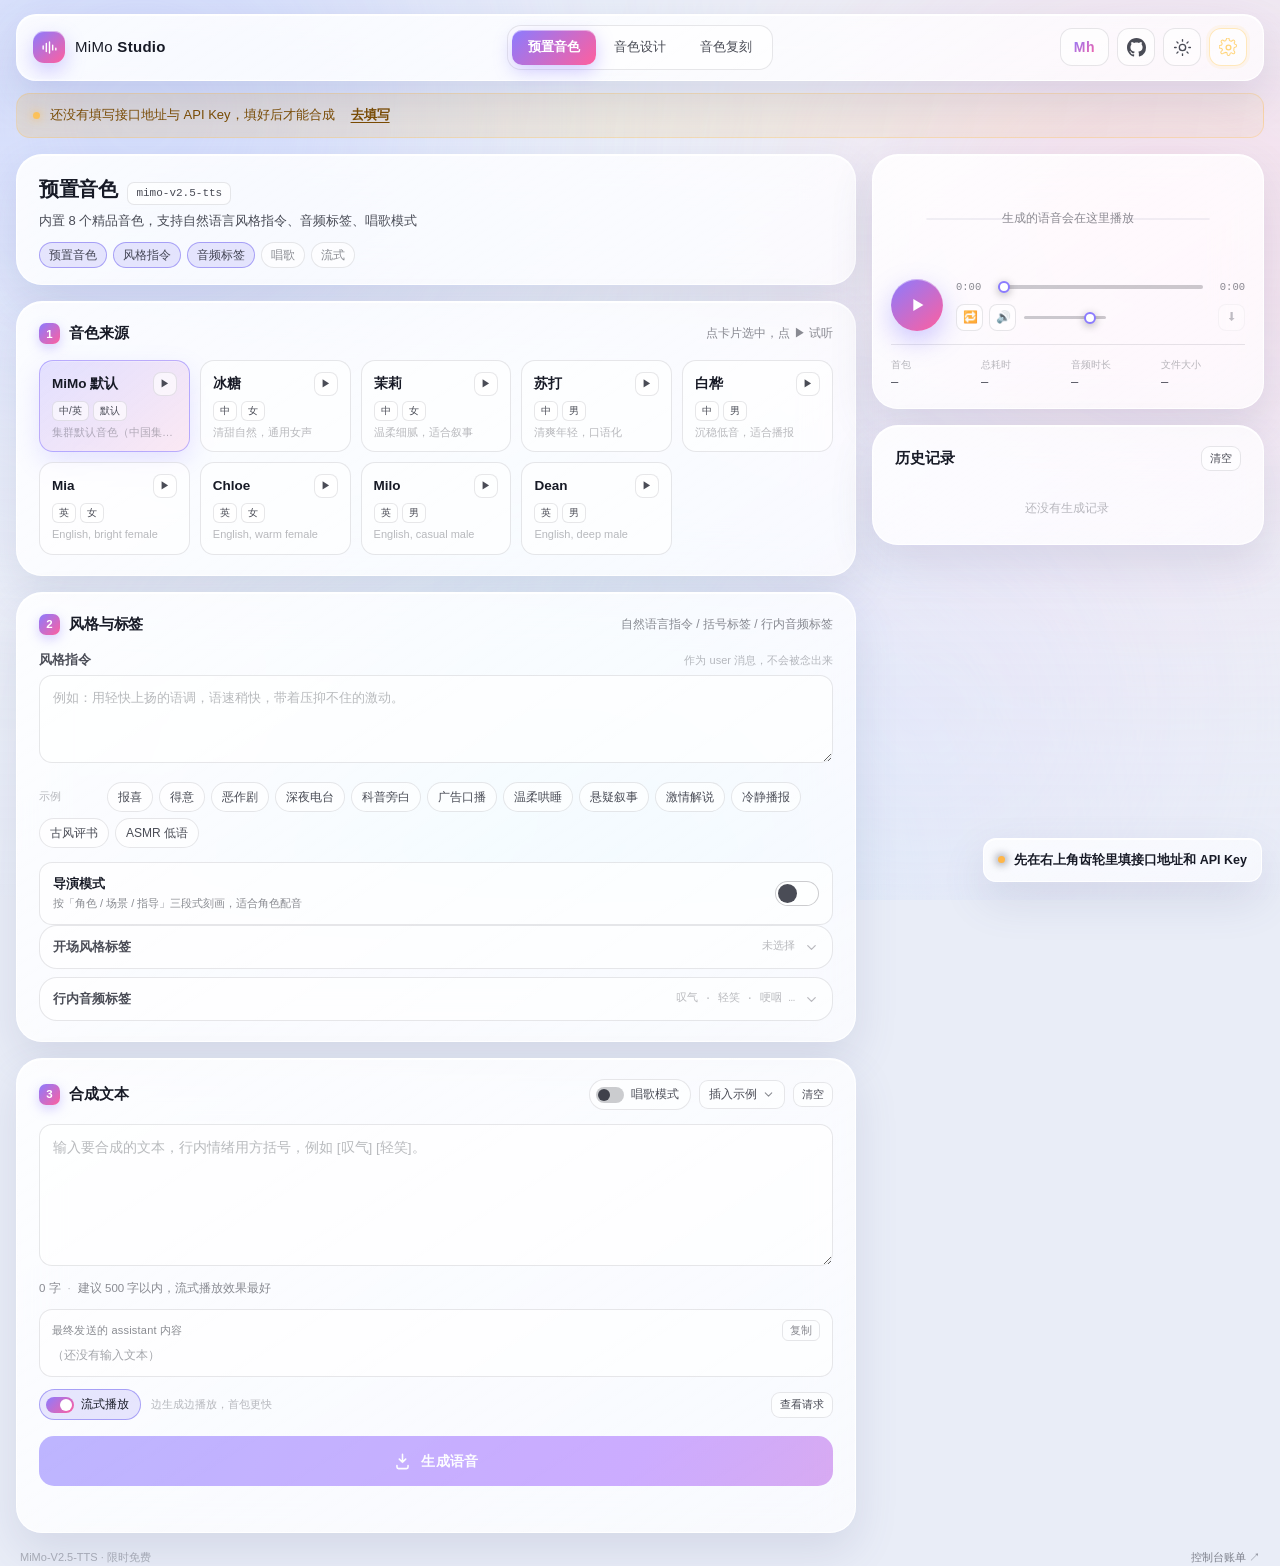
==== commit c3902c1c: "feat(ui): 顶栏加 Mh 署名与 GitHub 仓库入口" ====
--- a/index.html
+++ b/index.html
@@ -33,6 +33,10 @@
   </nav>
 
   <div class="top-actions">
+    <span class="brand-sign" title="Mh"><i>Mh</i></span>
+    <a class="icon-btn" id="githubLink" href="https://github.com/1077553201/free-mimo-v2.5-tts-studio" target="_blank" rel="noreferrer" title="GitHub 仓库" aria-label="GitHub 仓库">
+      <svg viewBox="0 0 16 16" fill="currentColor" aria-hidden="true"><path d="M8 0C3.58 0 0 3.58 0 8c0 3.54 2.29 6.53 5.47 7.59.4.07.55-.17.55-.38 0-.19-.01-.82-.01-1.49-2.01.37-2.53-.49-2.69-.94-.09-.23-.48-.94-.82-1.13-.28-.15-.68-.52-.01-.53.63-.01 1.08.58 1.23.82.72 1.21 1.87.87 2.33.66.07-.52.28-.87.51-1.07-1.78-.2-3.64-.89-3.64-3.95 0-.87.31-1.59.82-2.15-.08-.2-.36-1.02.08-2.12 0 0 .67-.21 2.2.82.64-.18 1.32-.27 2-.27s1.36.09 2 .27c1.53-1.04 2.2-.82 2.2-.82.44 1.1.16 1.92.08 2.12.51.56.82 1.27.82 2.15 0 3.07-1.87 3.75-3.65 3.95.29.25.54.73.54 1.48 0 1.07-.01 1.93-.01 2.2 0 .21.15.46.55.38A8.01 8.01 0 0 0 16 8c0-4.42-3.58-8-8-8Z"/></svg>
+    </a>
     <button class="icon-btn" id="themeToggle" title="切换主题" aria-label="切换主题">
       <svg class="ico-moon" viewBox="0 0 24 24" fill="none"><path d="M20 14.5A8.5 8.5 0 0 1 9.5 4a7 7 0 1 0 10.5 10.5Z" stroke="currentColor" stroke-width="1.7" stroke-linejoin="round"/></svg>
       <svg class="ico-sun" viewBox="0 0 24 24" fill="none"><circle cx="12" cy="12" r="4" stroke="currentColor" stroke-width="1.7"/><path d="M12 2v2m0 16v2M2 12h2m16 0h2M4.9 4.9l1.4 1.4m11.4 11.4 1.4 1.4M19.1 4.9l-1.4 1.4M6.3 17.7l-1.4 1.4" stroke="currentColor" stroke-width="1.7" stroke-linecap="round"/></svg>
--- a/static/style.css
+++ b/static/style.css
@@ -311,6 +311,31 @@
 .icon-btn.small { width: 30px; height: 30px; border-radius: 9px; font-size: 13px; }
 .icon-btn svg { width: 19px; height: 19px; }
 .icon-btn.is-alert { color: #ffd479; border-color: rgba(255, 212, 121, .5); box-shadow: 0 0 0 3px rgba(255, 212, 121, .12); }
+
+/* 顶栏署名 */
+.brand-sign {
+  display: inline-flex;
+  align-items: center;
+  justify-content: center;
+  height: 38px;
+  padding: 0 13px;
+  border-radius: 12px;
+  background: var(--chip-bg);
+  border: 1px solid var(--stroke);
+  transition: all .2s var(--ease);
+  user-select: none;
+}
+.brand-sign:hover { border-color: var(--accent-line); transform: translateY(-1px); }
+.brand-sign i {
+  font-style: normal;
+  font-size: 14px;
+  font-weight: 700;
+  letter-spacing: .04em;
+  background: linear-gradient(135deg, var(--accent-1), var(--accent-2));
+  -webkit-background-clip: text;
+  background-clip: text;
+  color: transparent;
+}
 
 html[data-theme="dark"] .ico-sun { display: none; }
 html[data-theme="light"] .ico-moon { display: none; }
